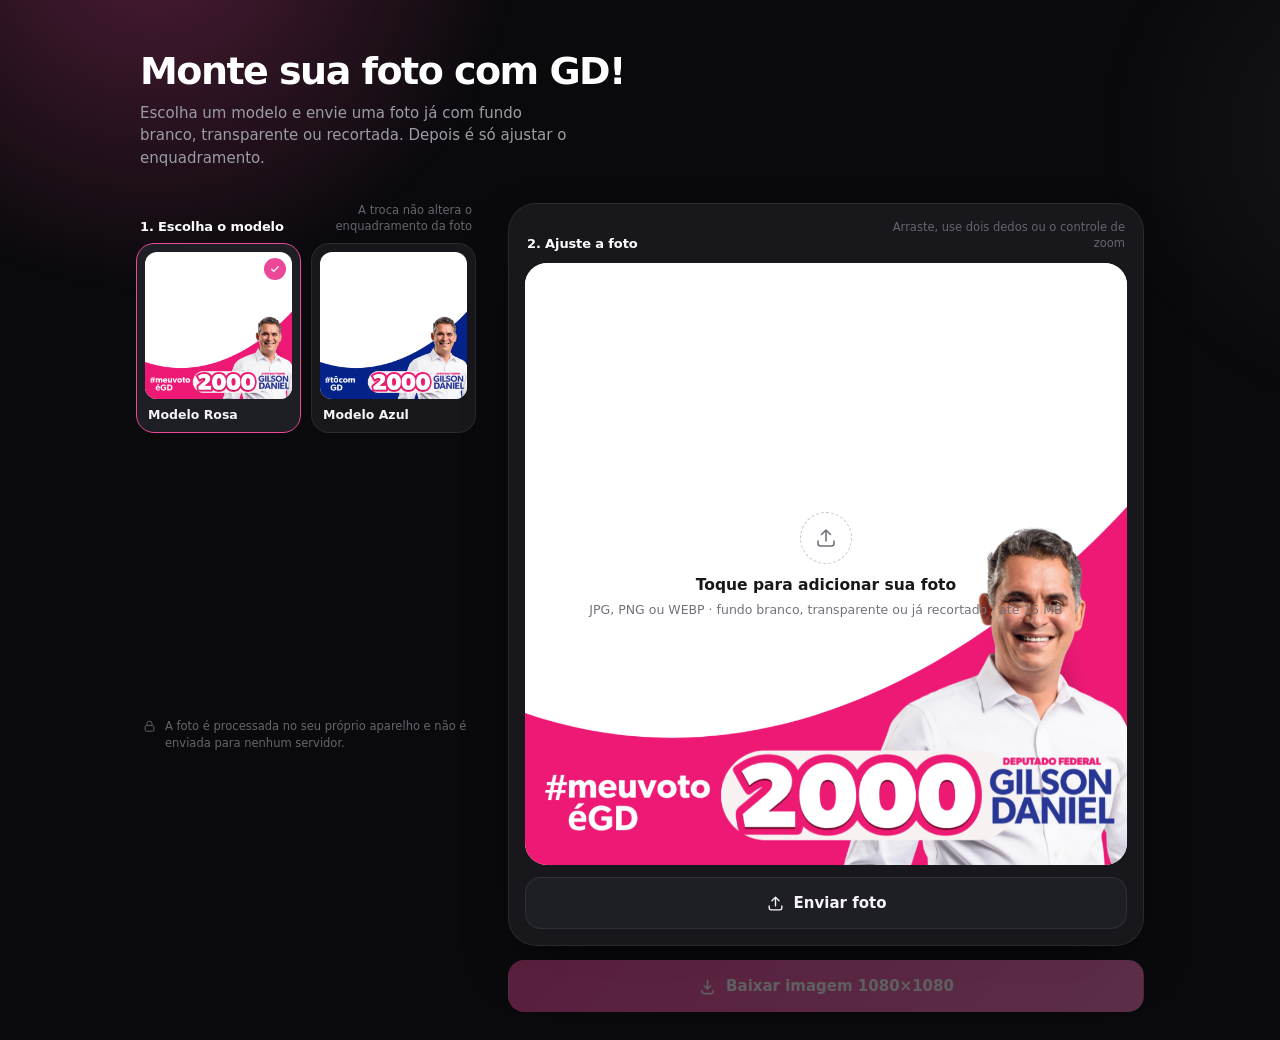
==== index.html @ ec80781f "Migra renderização para canvas client-side" ====
<!doctype html>
<html lang="pt-BR">
<head>
  <meta charset="utf-8">
  <meta name="viewport" content="width=device-width, initial-scale=1, viewport-fit=cover">
  <meta name="color-scheme" content="dark">
  <meta name="theme-color" content="#0a0a0d">
  <title>Monte sua foto com GD!</title>
  <link rel="stylesheet" href="/static/css/style.css">
</head>
<body data-mask="rosa">
  <main class="app-shell">
    <header class="app-header">
      <h1>Monte sua foto com GD!</h1>
      <p>Escolha um modelo e envie uma foto já com fundo branco, transparente ou recortada. Depois é só ajustar o enquadramento.</p>
    </header>

    <section class="template-section" aria-labelledby="templateTitle">
      <div class="section-heading">
        <strong id="templateTitle">1. Escolha o modelo</strong>
        <span>A troca não altera o enquadramento da foto</span>
      </div>

      <div class="template-grid" role="radiogroup" aria-label="Modelos de campanha">
        <label class="template-card">
          <input
            class="sr-only template-radio"
            type="radio"
            name="campaignMask"
            value="rosa"
            checked
          >
          <span class="template-preview">
            <img src="/static/img/mascara-rosa-v1.png" alt="Prévia do modelo rosa">
            <span class="check-badge" aria-hidden="true">
              <svg viewBox="0 0 20 20" fill="none"><path d="M4.5 10.5L8 14l7.5-8" stroke="currentColor" stroke-width="2.2" stroke-linecap="round" stroke-linejoin="round"/></svg>
            </span>
          </span>
          <span class="template-name">Modelo Rosa</span>
        </label>

        <label class="template-card">
          <input
            class="sr-only template-radio"
            type="radio"
            name="campaignMask"
            value="azul"
          >
          <span class="template-preview">
            <img src="/static/img/mascara-azul-v1.png" alt="Prévia do modelo azul">
            <span class="check-badge" aria-hidden="true">
              <svg viewBox="0 0 20 20" fill="none"><path d="M4.5 10.5L8 14l7.5-8" stroke="currentColor" stroke-width="2.2" stroke-linecap="round" stroke-linejoin="round"/></svg>
            </span>
          </span>
          <span class="template-name">Modelo Azul</span>
        </label>
      </div>
    </section>

    <div class="editor-column">
      <section class="editor-card" aria-label="Editor da arte">
        <div class="section-heading section-heading--tight">
          <strong>2. Ajuste a foto</strong>
          <span id="editorHint">Arraste, use dois dedos ou o controle de zoom</span>
        </div>

        <div class="canvas-wrap" id="canvasWrap">
          <canvas
            id="artCanvas"
            width="1080"
            height="1080"
            tabindex="0"
            role="application"
            aria-label="Área de edição da foto. Use as setas do teclado para mover e as teclas mais e menos para o zoom."
          ></canvas>

          <div class="guide guide-v" id="guideV" aria-hidden="true"></div>
          <div class="guide guide-h" id="guideH" aria-hidden="true"></div>

          <label class="empty-state" id="emptyState" for="photoInput">
            <span class="empty-icon" aria-hidden="true">
              <svg viewBox="0 0 24 24" fill="none"><path d="M12 15V4M12 4L7.5 8.5M12 4l4.5 4.5" stroke="currentColor" stroke-width="1.6" stroke-linecap="round" stroke-linejoin="round"/><path d="M4 15v2.5A2.5 2.5 0 0 0 6.5 20h11a2.5 2.5 0 0 0 2.5-2.5V15" stroke="currentColor" stroke-width="1.6" stroke-linecap="round" stroke-linejoin="round"/></svg>
            </span>
            <strong>Toque para adicionar sua foto</strong>
            <span>JPG, PNG ou WEBP · fundo branco, transparente ou já recortado · até 15 MB</span>
          </label>

          <div class="processing" id="processing" hidden>
            <div class="spinner" aria-hidden="true"></div>
            <strong id="processingTitle">Carregando…</strong>
            <span id="processingText"></span>
          </div>
        </div>

        <input
          id="photoInput"
          class="sr-only"
          type="file"
          accept="image/jpeg,image/png,image/webp"
        >

        <div class="primary-controls" id="primaryControls">
          <label class="button button-secondary" for="photoInput" id="photoButton">
            <svg viewBox="0 0 24 24" fill="none" aria-hidden="true"><path d="M12 15V4M12 4L7.5 8.5M12 4l4.5 4.5" stroke="currentColor" stroke-width="1.7" stroke-linecap="round" stroke-linejoin="round"/><path d="M4 15v2.5A2.5 2.5 0 0 0 6.5 20h11a2.5 2.5 0 0 0 2.5-2.5V15" stroke="currentColor" stroke-width="1.7" stroke-linecap="round" stroke-linejoin="round"/></svg>
            <span>Enviar foto</span>
          </label>
        </div>

        <div class="adjustments" id="adjustments" hidden>
          <div class="control-row">
            <label id="zoomLabel" for="zoomRange">Zoom</label>
            <output id="zoomValue" for="zoomRange">100%</output>
          </div>

          <div class="zoom-control">
            <button type="button" class="zoom-step" id="zoomDec" aria-label="Diminuir zoom">
              <svg viewBox="0 0 24 24" fill="none"><path d="M5 12h14" stroke="currentColor" stroke-width="2" stroke-linecap="round"/></svg>
            </button>
            <input id="zoomRange" type="range" min="50" max="250" value="100" step="1" aria-label="Zoom da foto">
            <button type="button" class="zoom-step" id="zoomInc" aria-label="Aumentar zoom">
              <svg viewBox="0 0 24 24" fill="none"><path d="M12 5v14M5 12h14" stroke="currentColor" stroke-width="2" stroke-linecap="round"/></svg>
            </button>
          </div>

          <div class="secondary-actions">
            <button type="button" class="text-button" id="rotateButton">
              <span>Girar 90°</span>
            </button>
            <button class="text-button" type="button" id="resetButton">
              <svg viewBox="0 0 24 24" fill="none" aria-hidden="true"><circle cx="12" cy="12" r="7.5" stroke="currentColor" stroke-width="1.6"/><path d="M12 3v3M12 18v3M3 12h3M18 12h3" stroke="currentColor" stroke-width="1.6" stroke-linecap="round"/></svg>
              <span>Centralizar</span>
            </button>
            <label class="text-button" for="photoInput">
              <svg viewBox="0 0 24 24" fill="none" aria-hidden="true"><path d="M4 12a8 8 0 0 1 13.66-5.66M20 12a8 8 0 0 1-13.66 5.66" stroke="currentColor" stroke-width="1.6" stroke-linecap="round"/><path d="M17 3v4h-4M7 21v-4h4" stroke="currentColor" stroke-width="1.6" stroke-linecap="round" stroke-linejoin="round"/></svg>
              <span>Trocar foto</span>
            </label>
          </div>
        </div>
      </section>

      <button class="button button-primary download-button" type="button" id="downloadButton" disabled>
        <svg viewBox="0 0 24 24" fill="none" aria-hidden="true"><path d="M12 4v11M12 15l-4-4M12 15l4-4" stroke="currentColor" stroke-width="1.9" stroke-linecap="round" stroke-linejoin="round"/><path d="M5 17v1.5A2.5 2.5 0 0 0 7.5 21h9a2.5 2.5 0 0 0 2.5-2.5V17" stroke="currentColor" stroke-width="1.9" stroke-linecap="round" stroke-linejoin="round"/></svg>
        <span>Baixar imagem 1080×1080</span>
      </button>

      <div class="result-card" id="resultCard" hidden>
        <img id="resultImage" alt="Arte pronta para salvar">
        <p id="resultHint" hidden>Toque e segure na imagem para salvar em Fotos.</p>
      </div>
    </div>

    <p class="privacy-note">
      <svg viewBox="0 0 24 24" fill="none" aria-hidden="true"><rect x="5" y="10.5" width="14" height="9" rx="2" stroke="currentColor" stroke-width="1.5"/><path d="M8 10.5V7.5a4 4 0 0 1 8 0v3" stroke="currentColor" stroke-width="1.5"/></svg>
      A foto é processada no seu próprio aparelho e não é enviada para nenhum servidor.
    </p>

    <img
      id="maskRosa"
      src="/static/img/mascara-rosa-v1.png"
      alt=""
      hidden
      crossorigin="anonymous"
    >
    <img
      id="maskAzul"
      src="/static/img/mascara-azul-v1.png"
      alt=""
      hidden
      crossorigin="anonymous"
    >
  </main>

  <div class="toast" id="toast" role="status" aria-live="polite" hidden>
    <span class="toast-icon" id="toastIcon" aria-hidden="true"></span>
    <span id="toastMessage"></span>
  </div>

  <script src="/static/js/editor.js" defer></script>
</body>
</html>
---- static/css/style.css ----
:root {
  color-scheme: dark;
  font-family: Inter, ui-sans-serif, system-ui, -apple-system, BlinkMacSystemFont, "Segoe UI", sans-serif;

  --bg: #0a0a0d;
  --surface: #17171c;
  --surface-2: #1e1e25;
  --surface-hover: #24242c;
  --border: rgba(255, 255, 255, .08);
  --border-strong: rgba(255, 255, 255, .16);
  --text: #f5f5f7;
  --muted: #9c9ca6;
  --faint: #65656f;
  --danger: #f87171;
  --danger-soft: rgba(248, 113, 113, .14);
  --success: #4ade80;
  --success-soft: rgba(74, 222, 128, .14);

  --radius-xl: 28px;
  --radius-lg: 22px;
  --radius-md: 16px;
  --radius-sm: 11px;

  --ease: cubic-bezier(.2, .8, .2, 1);
  --shadow-canvas: 0 24px 60px -24px rgba(0, 0, 0, .7);
}

body[data-mask="rosa"] {
  --accent: #ec4899;
  --accent-2: #f472b6;
  --accent-soft: rgba(236, 72, 153, .16);
  --accent-glow: rgba(236, 72, 153, .30);
  --accent-text: #ffffff;
}

body[data-mask="azul"] {
  --accent: #3b82f6;
  --accent-2: #60a5fa;
  --accent-soft: rgba(59, 130, 246, .16);
  --accent-glow: rgba(59, 130, 246, .30);
  --accent-text: #ffffff;
}

* { box-sizing: border-box; }

html { background: var(--bg); }

body {
  position: relative;
  margin: 0;
  min-height: 100dvh;
  background: var(--bg);
  color: var(--text);
  -webkit-font-smoothing: antialiased;
  overflow-x: hidden;
}

body::before {
  content: "";
  position: fixed;
  inset: 0;
  z-index: 0;
  pointer-events: none;
  background:
    radial-gradient(560px circle at 12% -8%, var(--accent-glow), transparent 65%),
    radial-gradient(480px circle at 108% 15%, rgba(255, 255, 255, .05), transparent 60%);
  transition: background .5s var(--ease);
}

button, input, label { font: inherit; color: inherit; }
button, label, .zoom-step { -webkit-tap-highlight-color: transparent; }

svg { display: block; width: 100%; height: 100%; }

a:focus-visible,
button:focus-visible,
input:focus-visible,
label:focus-visible,
.template-card:focus-within,
#artCanvas:focus-visible {
  outline: 2.5px solid var(--accent);
  outline-offset: 2px;
}

.app-shell {
  position: relative;
  z-index: 1;
  width: min(100%, 560px);
  margin: 0 auto;
  padding: max(20px, env(safe-area-inset-top)) 16px max(28px, env(safe-area-inset-bottom));
  animation: rise .5s var(--ease) both;
}

@keyframes rise {
  from { opacity: 0; transform: translateY(10px); }
  to { opacity: 1; transform: none; }
}

.app-header { padding: 8px 4px 22px; }

.eyebrow {
  display: flex;
  align-items: center;
  gap: 7px;
  margin-bottom: 9px;
  font-size: 11px;
  font-weight: 800;
  letter-spacing: .12em;
  color: var(--muted);
}

.eyebrow-dot {
  width: 6px;
  height: 6px;
  border-radius: 50%;
  background: var(--accent);
  box-shadow: 0 0 0 3px var(--accent-soft);
  transition: background .3s var(--ease), box-shadow .3s var(--ease);
}

h1 {
  margin: 0;
  font-size: clamp(28px, 8vw, 38px);
  line-height: 1.05;
  letter-spacing: -.04em;
  color: #fff;
}

.app-header p {
  margin: 10px 0 0;
  color: var(--muted);
  font-size: 15px;
  line-height: 1.5;
  max-width: 46ch;
}

.section-heading {
  display: flex;
  flex-wrap: wrap;
  align-items: flex-end;
  justify-content: space-between;
  gap: 4px 12px;
  margin: 0 4px 9px;
}

.section-heading--tight { margin: 0 2px 12px; }

.section-heading strong {
  font-size: 13px;
  font-weight: 800;
  letter-spacing: -.01em;
  color: #fff;
  white-space: nowrap;
}

.section-heading span {
  flex: 1 1 160px;
  min-width: 0;
  max-width: 260px;
  color: var(--faint);
  font-size: 11.5px;
  line-height: 1.35;
  text-align: right;
  overflow-wrap: break-word;
}

.template-section { margin-bottom: 16px; }

.template-grid {
  display: grid;
  grid-template-columns: repeat(2, minmax(0, 1fr));
  gap: 10px;
}

.template-card {
  display: grid;
  gap: 8px;
  padding: 8px;
  border: 1.5px solid var(--border);
  border-radius: 18px;
  background: var(--surface);
  cursor: pointer;
  transition: border-color .18s var(--ease), transform .12s var(--ease), background .18s var(--ease);
}

@media (hover: hover) and (pointer: fine) {
  .template-card:hover {
    border-color: var(--border-strong);
    background: var(--surface-hover);
  }
}

.template-card:active { transform: scale(.98); }

.template-card:has(.template-radio:checked) {
  border-color: var(--accent);
  background: var(--surface-2);
}

.template-preview {
  position: relative;
  display: block;
  aspect-ratio: 1;
  overflow: hidden;
  border-radius: 12px;
  background: #fff;
}

.template-preview img {
  display: block;
  width: 100%;
  height: 100%;
  object-fit: contain;
}

.check-badge {
  position: absolute;
  top: 6px;
  right: 6px;
  width: 22px;
  height: 22px;
  display: grid;
  place-items: center;
  border-radius: 50%;
  background: var(--accent);
  color: var(--accent-text);
  opacity: 0;
  transform: scale(.6);
  transition: opacity .18s var(--ease), transform .18s var(--ease);
}

.check-badge svg { width: 12px; height: 12px; }

.template-card:has(.template-radio:checked) .check-badge {
  opacity: 1;
  transform: scale(1);
}

.template-name {
  padding: 0 3px 2px;
  font-size: 12.5px;
  font-weight: 700;
  color: var(--text);
}

.editor-column { display: grid; gap: 14px; }

.editor-card {
  background: var(--surface);
  border: 1px solid var(--border);
  border-radius: var(--radius-xl);
  padding: 14px;
  box-shadow: var(--shadow-canvas);
}

.canvas-wrap {
  position: relative;
  width: 100%;
  aspect-ratio: 1;
  overflow: hidden;
  border-radius: var(--radius-lg);
  background: #fff;
}

#artCanvas {
  display: block;
  width: 100%;
  height: 100%;
  background: #fff;
  touch-action: none;
  user-select: none;
  -webkit-user-select: none;
}

.guide {
  position: absolute;
  background: var(--accent);
  opacity: 0;
  pointer-events: none;
  transition: opacity .12s ease;
  z-index: 3;
}

.guide-v { top: 0; bottom: 0; left: 50%; width: 1px; margin-left: -.5px; }
.guide-h { left: 0; right: 0; top: 50%; height: 1px; margin-top: -.5px; }

.canvas-wrap.is-dragging .guide { opacity: .45; }

.canvas-wrap.is-drag-over {
  outline: 2.5px dashed var(--accent);
  outline-offset: -2.5px;
}

.empty-state,
.processing {
  position: absolute;
  inset: 0;
  display: grid;
  place-content: center;
  justify-items: center;
  gap: 8px;
  padding: 24px;
  text-align: center;
  cursor: pointer;
}

.empty-state {
  color: #3f3f46;
  transition: background .15s var(--ease);
}

@media (hover: hover) and (pointer: fine) {
  .empty-state:hover { background: #fafafa; }
}

.empty-state:active { background: #f4f4f5; }

.processing { pointer-events: none; }

.empty-state strong,
.processing strong { font-size: 15.5px; color: #18181b; }

.empty-state span,
.processing span {
  color: #71717a;
  font-size: 12.5px;
}

.empty-icon {
  display: grid;
  place-items: center;
  width: 52px;
  height: 52px;
  margin-bottom: 4px;
  border-radius: 50%;
  border: 1.5px dashed #c4c4cc;
  color: #52525b;
  padding: 13px;
}

.processing {
  background: rgba(255, 255, 255, .94);
  backdrop-filter: blur(8px);
}

.spinner {
  width: 28px;
  height: 28px;
  margin-bottom: 4px;
  border: 3px solid #e4e4e7;
  border-top-color: var(--accent);
  border-radius: 50%;
  animation: spin .8s linear infinite;
}

@keyframes spin { to { transform: rotate(360deg); } }

.primary-controls { padding-top: 12px; }

.button {
  display: inline-flex;
  align-items: center;
  justify-content: center;
  gap: 9px;
  width: 100%;
  min-height: 52px;
  border-radius: var(--radius-md);
  border: 1.5px solid transparent;
  cursor: pointer;
  font-weight: 750;
  font-size: 15px;
  text-decoration: none;
  transition: transform .12s var(--ease), opacity .12s var(--ease), background .15s var(--ease), border-color .15s var(--ease);
}

.button svg { width: 19px; height: 19px; flex: none; }

.button:active { transform: scale(.985); }

.button-secondary {
  color: var(--text);
  background: var(--surface-2);
  border-color: var(--border);
}

@media (hover: hover) and (pointer: fine) {
  .button-secondary:hover { background: var(--surface-hover); border-color: var(--border-strong); }
}

.button-primary {
  color: var(--accent-text);
  background: linear-gradient(135deg, var(--accent), var(--accent-2));
  box-shadow: 0 10px 26px -8px var(--accent-glow);
}

@media (hover: hover) and (pointer: fine) {
  .button-primary:not(:disabled):hover { transform: translateY(-1px); box-shadow: 0 14px 32px -8px var(--accent-glow); }
}

.button:disabled {
  opacity: .35;
  cursor: not-allowed;
  box-shadow: none;
  transform: none;
}

.adjustments {
  padding: 16px 4px 4px;
  border-top: 1px solid var(--border);
  margin-top: 12px;
}

.control-row {
  display: flex;
  align-items: center;
  justify-content: space-between;
  margin-bottom: 10px;
  font-size: 13px;
  font-weight: 700;
  color: var(--text);
}

.control-row output { color: var(--muted); font-weight: 600; font-variant-numeric: tabular-nums; }

.zoom-control {
  display: flex;
  align-items: center;
  gap: 10px;
}

.zoom-step {
  flex: none;
  display: grid;
  place-items: center;
  width: 40px;
  height: 40px;
  padding: 10px;
  border-radius: 50%;
  border: 1.5px solid var(--border);
  background: var(--surface-2);
  color: var(--text);
  cursor: pointer;
  transition: background .15s var(--ease), border-color .15s var(--ease), transform .1s var(--ease);
}

.zoom-step:active { transform: scale(.92); }

@media (hover: hover) and (pointer: fine) {
  .zoom-step:hover { background: var(--surface-hover); border-color: var(--border-strong); }
}

#zoomRange {
  flex: 1;
  min-height: 40px;
  -webkit-appearance: none;
  appearance: none;
  background: transparent;
}

#zoomRange::-webkit-slider-runnable-track {
  height: 4px;
  border-radius: 2px;
  background: var(--border-strong);
}

#zoomRange::-moz-range-track {
  height: 4px;
  border-radius: 2px;
  background: var(--border-strong);
}

#zoomRange::-webkit-slider-thumb {
  -webkit-appearance: none;
  width: 20px;
  height: 20px;
  margin-top: -8px;
  border-radius: 50%;
  background: var(--accent);
  border: 3px solid #fff;
  box-shadow: 0 2px 8px rgba(0, 0, 0, .35);
  cursor: pointer;
}

#zoomRange::-moz-range-thumb {
  width: 20px;
  height: 20px;
  border-radius: 50%;
  background: var(--accent);
  border: 3px solid #fff;
  box-shadow: 0 2px 8px rgba(0, 0, 0, .35);
  cursor: pointer;
}

.secondary-actions {
  display: flex;
  justify-content: space-between;
  gap: 12px;
  margin-top: 6px;
}

.text-button {
  display: inline-flex;
  align-items: center;
  gap: 6px;
  border: 0;
  background: transparent;
  color: var(--muted);
  padding: 10px 6px;
  border-radius: var(--radius-sm);
  font-weight: 650;
  font-size: 13px;
  cursor: pointer;
  transition: color .15s var(--ease), background .15s var(--ease);
}

.text-button svg { width: 16px; height: 16px; }

@media (hover: hover) and (pointer: fine) {
  .text-button:hover { color: var(--text); background: var(--surface-2); }
}

.download-button { margin-top: 0; }

.result-card {
  display: grid;
  gap: 10px;
  margin-top: 14px;
  padding: 12px;
  border: 1px solid var(--line);
  border-radius: 14px;
  background: var(--surface);
}

.result-card img {
  display: block;
  width: 100%;
  height: auto;
  border-radius: 8px;
}

.result-card p {
  margin: 0;
  color: var(--faint);
  font-size: 12px;
  line-height: 1.45;
  text-align: center;
}

.privacy-note {
  display: flex;
  align-items: flex-start;
  gap: 8px;
  margin: 18px 6px 0;
  color: var(--faint);
  font-size: 11.5px;
  line-height: 1.5;
}

.privacy-note svg { width: 15px; height: 15px; flex: none; margin-top: 1px; color: var(--faint); }

.toast {
  position: fixed;
  left: 50%;
  bottom: calc(20px + env(safe-area-inset-bottom));
  transform: translateX(-50%);
  display: flex;
  align-items: center;
  gap: 10px;
  width: min(calc(100% - 32px), 460px);
  padding: 13px 16px;
  border-radius: 14px;
  background: #232329;
  border: 1px solid var(--border-strong);
  color: #fff;
  font-size: 13.5px;
  font-weight: 600;
  box-shadow: 0 14px 36px rgba(0, 0, 0, .45);
  z-index: 30;
  animation: toast-in .22s var(--ease) both;
}

@keyframes toast-in {
  from { opacity: 0; transform: translate(-50%, 8px); }
  to { opacity: 1; transform: translate(-50%, 0); }
}

.toast-icon {
  flex: none;
  width: 20px;
  height: 20px;
  color: var(--muted);
}

.toast[data-type="success"] { border-color: var(--success-soft); }
.toast[data-type="success"] .toast-icon { color: var(--success); }
.toast[data-type="error"] { border-color: var(--danger-soft); }
.toast[data-type="error"] .toast-icon { color: var(--danger); }

.sr-only {
  position: absolute;
  width: 1px;
  height: 1px;
  padding: 0;
  margin: -1px;
  overflow: hidden;
  clip: rect(0, 0, 0, 0);
  white-space: nowrap;
  border: 0;
}

[hidden] { display: none !important; }

@media (max-width: 480px) {
  .section-heading {
    align-items: flex-start;
    flex-direction: column;
    gap: 3px;
  }

  .section-heading span {
    flex: none;
    max-width: none;
    text-align: left;
  }
}

@media (min-width: 960px) {
  .app-shell {
    width: 100%;
    max-width: 1040px;
    display: grid;
    grid-template-columns: 340px 1fr;
    column-gap: 32px;
    row-gap: 4px;
    grid-template-areas:
      "header header"
      "templates editor"
      "privacy editor";
    align-items: start;
    padding-top: 44px;
  }

  .app-header { grid-area: header; padding-bottom: 30px; }
  .template-section { grid-area: templates; margin-bottom: 0; }
  .editor-column { grid-area: editor; }
  .privacy-note { grid-area: privacy; align-self: start; margin-top: 20px; }
  .editor-card { padding: 16px; }
}

@media (prefers-reduced-motion: reduce) {
  *, *::before, *::after {
    animation-duration: .001ms !important;
    animation-iteration-count: 1 !important;
    transition-duration: .001ms !important;
    scroll-behavior: auto !important;
  }
}
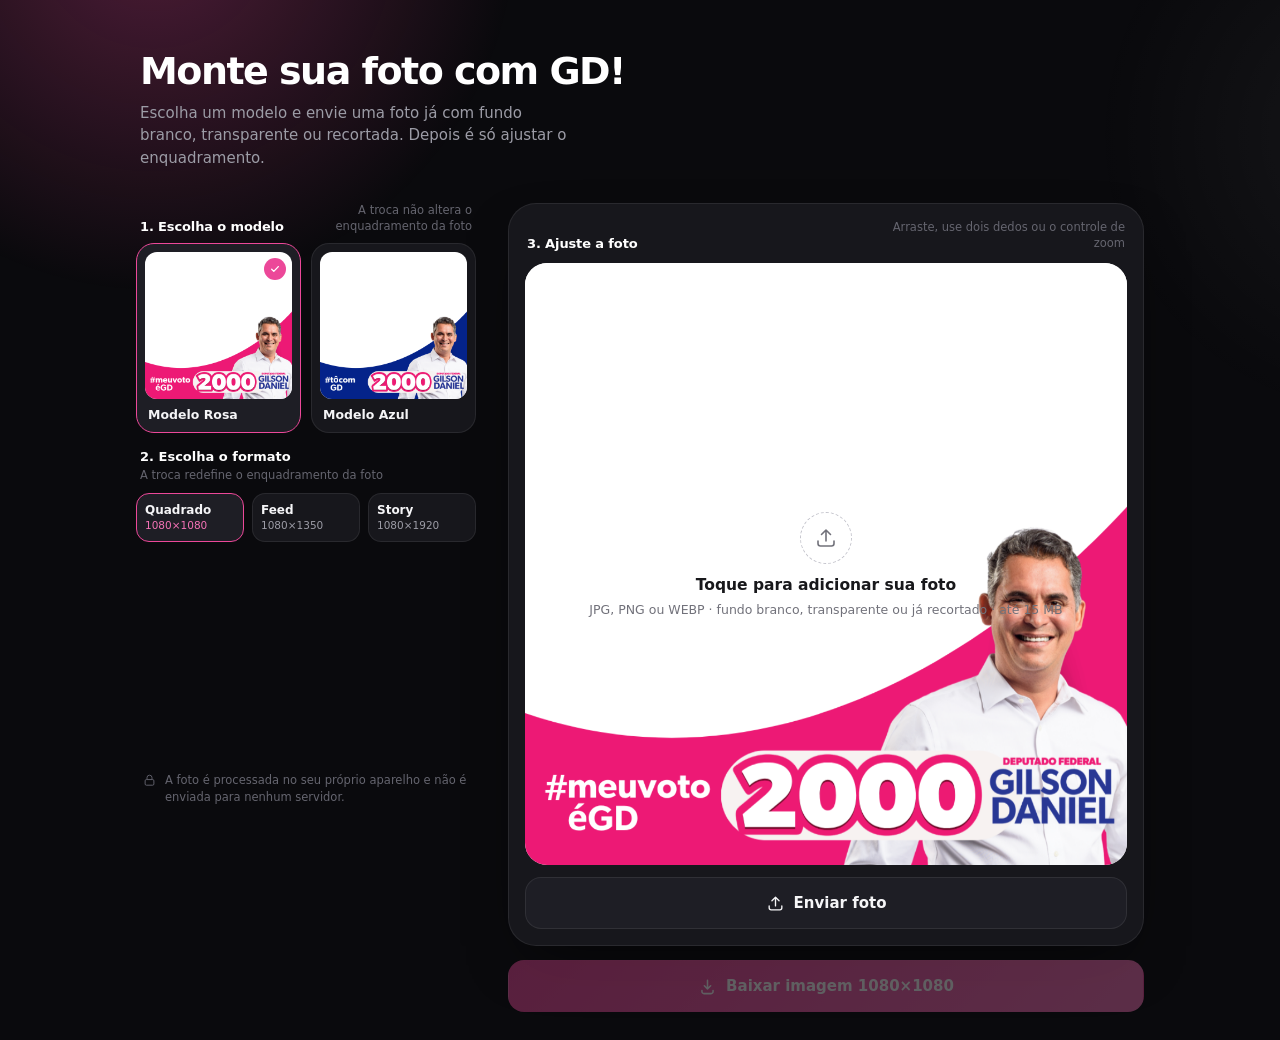
==== commit fbfad641: "feat: seletor de formato e preview responsivo" ====
--- a/index.html
+++ b/index.html
@@ -55,12 +55,18 @@
           <span class="template-name">Modelo Azul</span>
         </label>
       </div>
+
+      <div class="format-heading">
+        <strong id="formatTitle">2. Escolha o formato</strong>
+        <span>A troca redefine o enquadramento da foto</span>
+      </div>
+      <div id="formatGrid" class="format-grid" role="radiogroup" aria-labelledby="formatTitle"></div>
     </section>
 
     <div class="editor-column">
       <section class="editor-card" aria-label="Editor da arte">
         <div class="section-heading section-heading--tight">
-          <strong>2. Ajuste a foto</strong>
+          <strong>3. Ajuste a foto</strong>
           <span id="editorHint">Arraste, use dois dedos ou o controle de zoom</span>
         </div>
 
--- a/static/css/style.css
+++ b/static/css/style.css
@@ -243,6 +243,75 @@
   color: var(--text);
 }
 
+.format-heading {
+  display: flex;
+  flex-wrap: wrap;
+  align-items: baseline;
+  justify-content: space-between;
+  gap: 4px 12px;
+  margin: 16px 4px 9px;
+}
+
+.format-heading strong {
+  font-size: 13px;
+  font-weight: 800;
+  color: #fff;
+}
+
+.format-heading span {
+  color: var(--faint);
+  font-size: 11.5px;
+  line-height: 1.35;
+  text-align: right;
+}
+
+.format-grid {
+  display: grid;
+  grid-template-columns: repeat(3, minmax(0, 1fr));
+  gap: 8px;
+}
+
+.format-chip {
+  display: grid;
+  gap: 3px;
+  min-width: 0;
+  padding: 10px 8px 9px;
+  border: 1.5px solid var(--border);
+  border-radius: 13px;
+  background: var(--surface);
+  color: var(--muted);
+  text-align: left;
+  cursor: pointer;
+  transition: border-color .18s var(--ease), background .18s var(--ease), color .18s var(--ease), transform .12s var(--ease);
+}
+
+.format-chip strong {
+  color: var(--text);
+  font-size: 12px;
+  line-height: 1.1;
+}
+
+.format-chip small {
+  color: inherit;
+  font-size: 10.5px;
+  line-height: 1.1;
+}
+
+.format-chip[aria-checked="true"] {
+  border-color: var(--accent);
+  background: var(--surface-2);
+  color: var(--accent-2);
+}
+
+.format-chip:active { transform: scale(.98); }
+
+@media (hover: hover) and (pointer: fine) {
+  .format-chip:hover {
+    border-color: var(--border-strong);
+    background: var(--surface-hover);
+  }
+}
+
 .editor-column { display: grid; gap: 14px; }
 
 .editor-card {
@@ -256,7 +325,7 @@
 .canvas-wrap {
   position: relative;
   width: 100%;
-  aspect-ratio: 1;
+  aspect-ratio: var(--canvas-aspect, 1);
   overflow: hidden;
   border-radius: var(--radius-lg);
   background: #fff;
@@ -622,6 +691,16 @@
     max-width: none;
     text-align: left;
   }
+
+  .format-heading {
+    align-items: flex-start;
+    flex-direction: column;
+    gap: 3px;
+  }
+
+  .format-heading span {
+    text-align: left;
+  }
 }
 
 @media (min-width: 960px) {
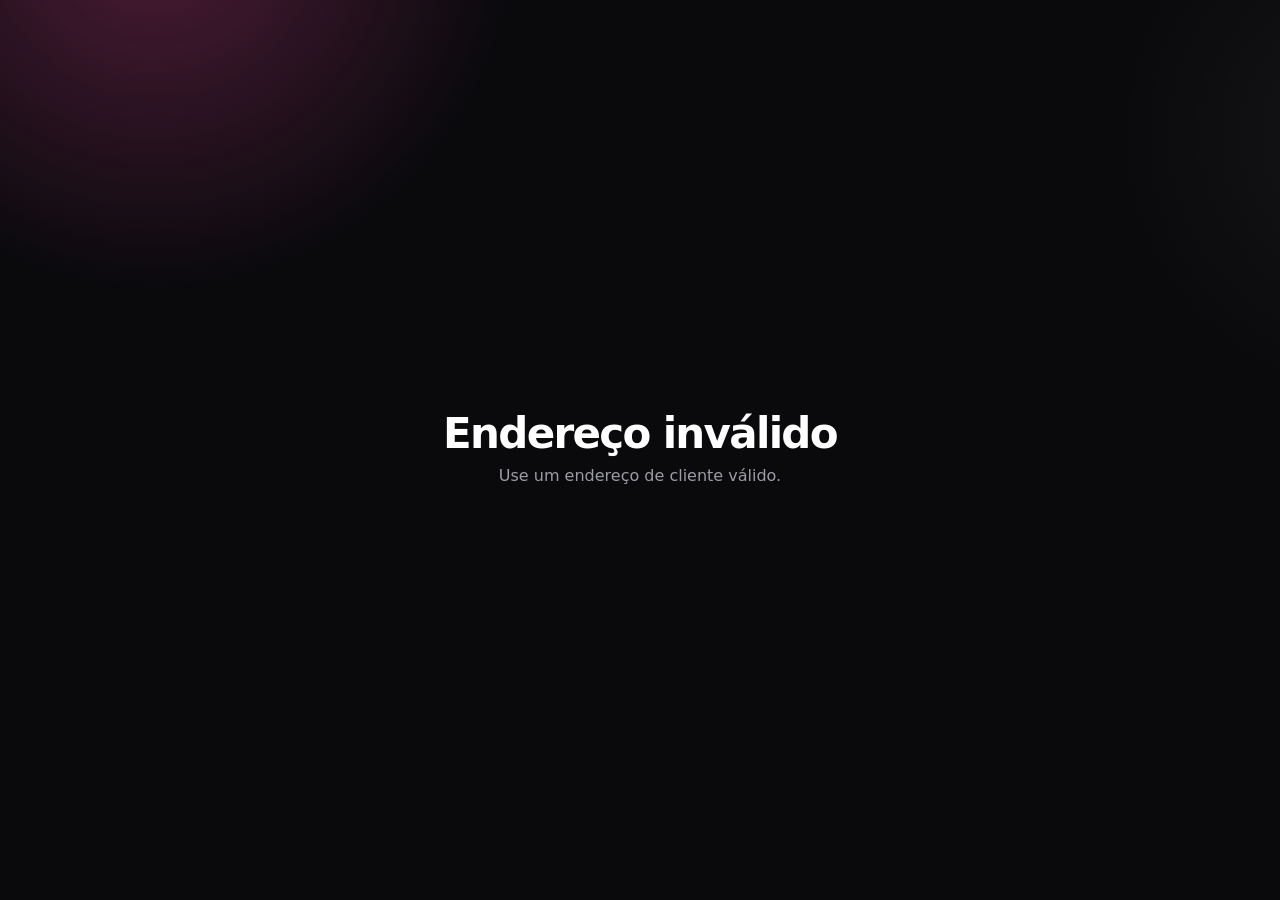
==== commit 7ec21726: "refactor: core multi-tenant com bootstrap atomico" ====
--- a/index.html
+++ b/index.html
@@ -5,14 +5,30 @@
   <meta name="viewport" content="width=device-width, initial-scale=1, viewport-fit=cover">
   <meta name="color-scheme" content="dark">
   <meta name="theme-color" content="#0a0a0d">
-  <title>Monte sua foto com GD!</title>
+  <title>Avatar</title>
   <link rel="stylesheet" href="/static/css/style.css">
 </head>
-<body data-mask="rosa">
-  <main class="app-shell">
+<body>
+  <section class="app-loading" id="appLoading" aria-live="polite">
+    <p>Carregando editor…</p>
+  </section>
+
+  <section class="tenant-error" id="tenantError" hidden>
+    <h1 id="tenantErrorTitle">Cliente não encontrado</h1>
+    <p id="tenantErrorText">Verifique o endereço e tente novamente.</p>
+  </section>
+
+  <section class="landing" id="landing" hidden>
+    <h1>Avatar</h1>
+    <p>Personalize sua campanha.</p>
+    <p>Em breve.</p>
+  </section>
+
+  <main class="app-shell" id="appShell" hidden>
     <header class="app-header">
-      <h1>Monte sua foto com GD!</h1>
-      <p>Escolha um modelo e envie uma foto já com fundo branco, transparente ou recortada. Depois é só ajustar o enquadramento.</p>
+      <img id="brandLogo" class="brand-logo" alt="" hidden>
+      <h1 id="brandTitle"></h1>
+      <p id="brandDescription"></p>
     </header>
 
     <section class="template-section" aria-labelledby="templateTitle">
@@ -21,40 +37,7 @@
         <span>A troca não altera o enquadramento da foto</span>
       </div>
 
-      <div class="template-grid" role="radiogroup" aria-label="Modelos de campanha">
-        <label class="template-card">
-          <input
-            class="sr-only template-radio"
-            type="radio"
-            name="campaignMask"
-            value="rosa"
-            checked
-          >
-          <span class="template-preview">
-            <img src="/static/img/mascara-rosa-v1.png" alt="Prévia do modelo rosa">
-            <span class="check-badge" aria-hidden="true">
-              <svg viewBox="0 0 20 20" fill="none"><path d="M4.5 10.5L8 14l7.5-8" stroke="currentColor" stroke-width="2.2" stroke-linecap="round" stroke-linejoin="round"/></svg>
-            </span>
-          </span>
-          <span class="template-name">Modelo Rosa</span>
-        </label>
-
-        <label class="template-card">
-          <input
-            class="sr-only template-radio"
-            type="radio"
-            name="campaignMask"
-            value="azul"
-          >
-          <span class="template-preview">
-            <img src="/static/img/mascara-azul-v1.png" alt="Prévia do modelo azul">
-            <span class="check-badge" aria-hidden="true">
-              <svg viewBox="0 0 20 20" fill="none"><path d="M4.5 10.5L8 14l7.5-8" stroke="currentColor" stroke-width="2.2" stroke-linecap="round" stroke-linejoin="round"/></svg>
-            </span>
-          </span>
-          <span class="template-name">Modelo Azul</span>
-        </label>
-      </div>
+      <div id="templateGrid" class="template-grid" role="radiogroup" aria-label="Modelos de campanha"></div>
 
       <div class="format-heading">
         <strong id="formatTitle">2. Escolha o formato</strong>
@@ -146,7 +129,7 @@
 
       <button class="button button-primary download-button" type="button" id="downloadButton" disabled>
         <svg viewBox="0 0 24 24" fill="none" aria-hidden="true"><path d="M12 4v11M12 15l-4-4M12 15l4-4" stroke="currentColor" stroke-width="1.9" stroke-linecap="round" stroke-linejoin="round"/><path d="M5 17v1.5A2.5 2.5 0 0 0 7.5 21h9a2.5 2.5 0 0 0 2.5-2.5V17" stroke="currentColor" stroke-width="1.9" stroke-linecap="round" stroke-linejoin="round"/></svg>
-        <span>Baixar imagem 1080×1080</span>
+        <span id="downloadLabel">Baixar imagem</span>
       </button>
 
       <div class="result-card" id="resultCard" hidden>
@@ -160,20 +143,6 @@
       A foto é processada no seu próprio aparelho e não é enviada para nenhum servidor.
     </p>
 
-    <img
-      id="maskRosa"
-      src="/static/img/mascara-rosa-v1.png"
-      alt=""
-      hidden
-      crossorigin="anonymous"
-    >
-    <img
-      id="maskAzul"
-      src="/static/img/mascara-azul-v1.png"
-      alt=""
-      hidden
-      crossorigin="anonymous"
-    >
   </main>
 
   <div class="toast" id="toast" role="status" aria-live="polite" hidden>
@@ -181,6 +150,7 @@
     <span id="toastMessage"></span>
   </div>
 
-  <script src="/static/js/editor.js" defer></script>
+  <script src="/static/js/tenant.js" defer></script>
+  <script type="module" src="/static/js/bootstrap.js"></script>
 </body>
 </html>
--- a/static/css/style.css
+++ b/static/css/style.css
@@ -25,22 +25,6 @@
   --shadow-canvas: 0 24px 60px -24px rgba(0, 0, 0, .7);
 }
 
-body[data-mask="rosa"] {
-  --accent: #ec4899;
-  --accent-2: #f472b6;
-  --accent-soft: rgba(236, 72, 153, .16);
-  --accent-glow: rgba(236, 72, 153, .30);
-  --accent-text: #ffffff;
-}
-
-body[data-mask="azul"] {
-  --accent: #3b82f6;
-  --accent-2: #60a5fa;
-  --accent-soft: rgba(59, 130, 246, .16);
-  --accent-glow: rgba(59, 130, 246, .30);
-  --accent-text: #ffffff;
-}
-
 * { box-sizing: border-box; }
 
 html { background: var(--bg); }
@@ -48,11 +32,26 @@
 body {
   position: relative;
   margin: 0;
+  min-height: 100vh;
   min-height: 100dvh;
+  --brand-primary: #ec4899;
+  --brand-secondary: #3b82f6;
+  --accent: var(--brand-primary);
+  --accent-2: var(--brand-secondary);
+  --accent-soft: rgba(255, 255, 255, .16);
+  --accent-glow: rgba(255, 255, 255, .30);
+  --accent-text: #ffffff;
   background: var(--bg);
   color: var(--text);
   -webkit-font-smoothing: antialiased;
   overflow-x: hidden;
+}
+
+@supports (color: color-mix(in srgb, black, white)) {
+  body {
+    --accent-soft: color-mix(in srgb, var(--accent) 16%, transparent);
+    --accent-glow: color-mix(in srgb, var(--accent) 30%, transparent);
+  }
 }
 
 body::before {
@@ -89,6 +88,46 @@
   margin: 0 auto;
   padding: max(20px, env(safe-area-inset-top)) 16px max(28px, env(safe-area-inset-bottom));
   animation: rise .5s var(--ease) both;
+}
+
+.app-loading,
+.tenant-error,
+.landing {
+  position: relative;
+  z-index: 1;
+  min-height: 100vh;
+  min-height: 100dvh;
+  display: grid;
+  place-content: center;
+  justify-items: center;
+  gap: 8px;
+  padding: 24px;
+  text-align: center;
+}
+
+.app-loading p,
+.tenant-error p,
+.landing p {
+  margin: 0;
+  color: var(--muted);
+  line-height: 1.5;
+}
+
+.tenant-error h1,
+.landing h1 {
+  margin: 0;
+  font-size: clamp(28px, 8vw, 42px);
+  letter-spacing: -.04em;
+}
+
+.brand-logo {
+  display: block;
+  width: auto;
+  max-width: min(180px, 60%);
+  max-height: 64px;
+  margin: 0 0 12px 4px;
+  object-fit: contain;
+  object-position: left center;
 }
 
 @keyframes rise {
